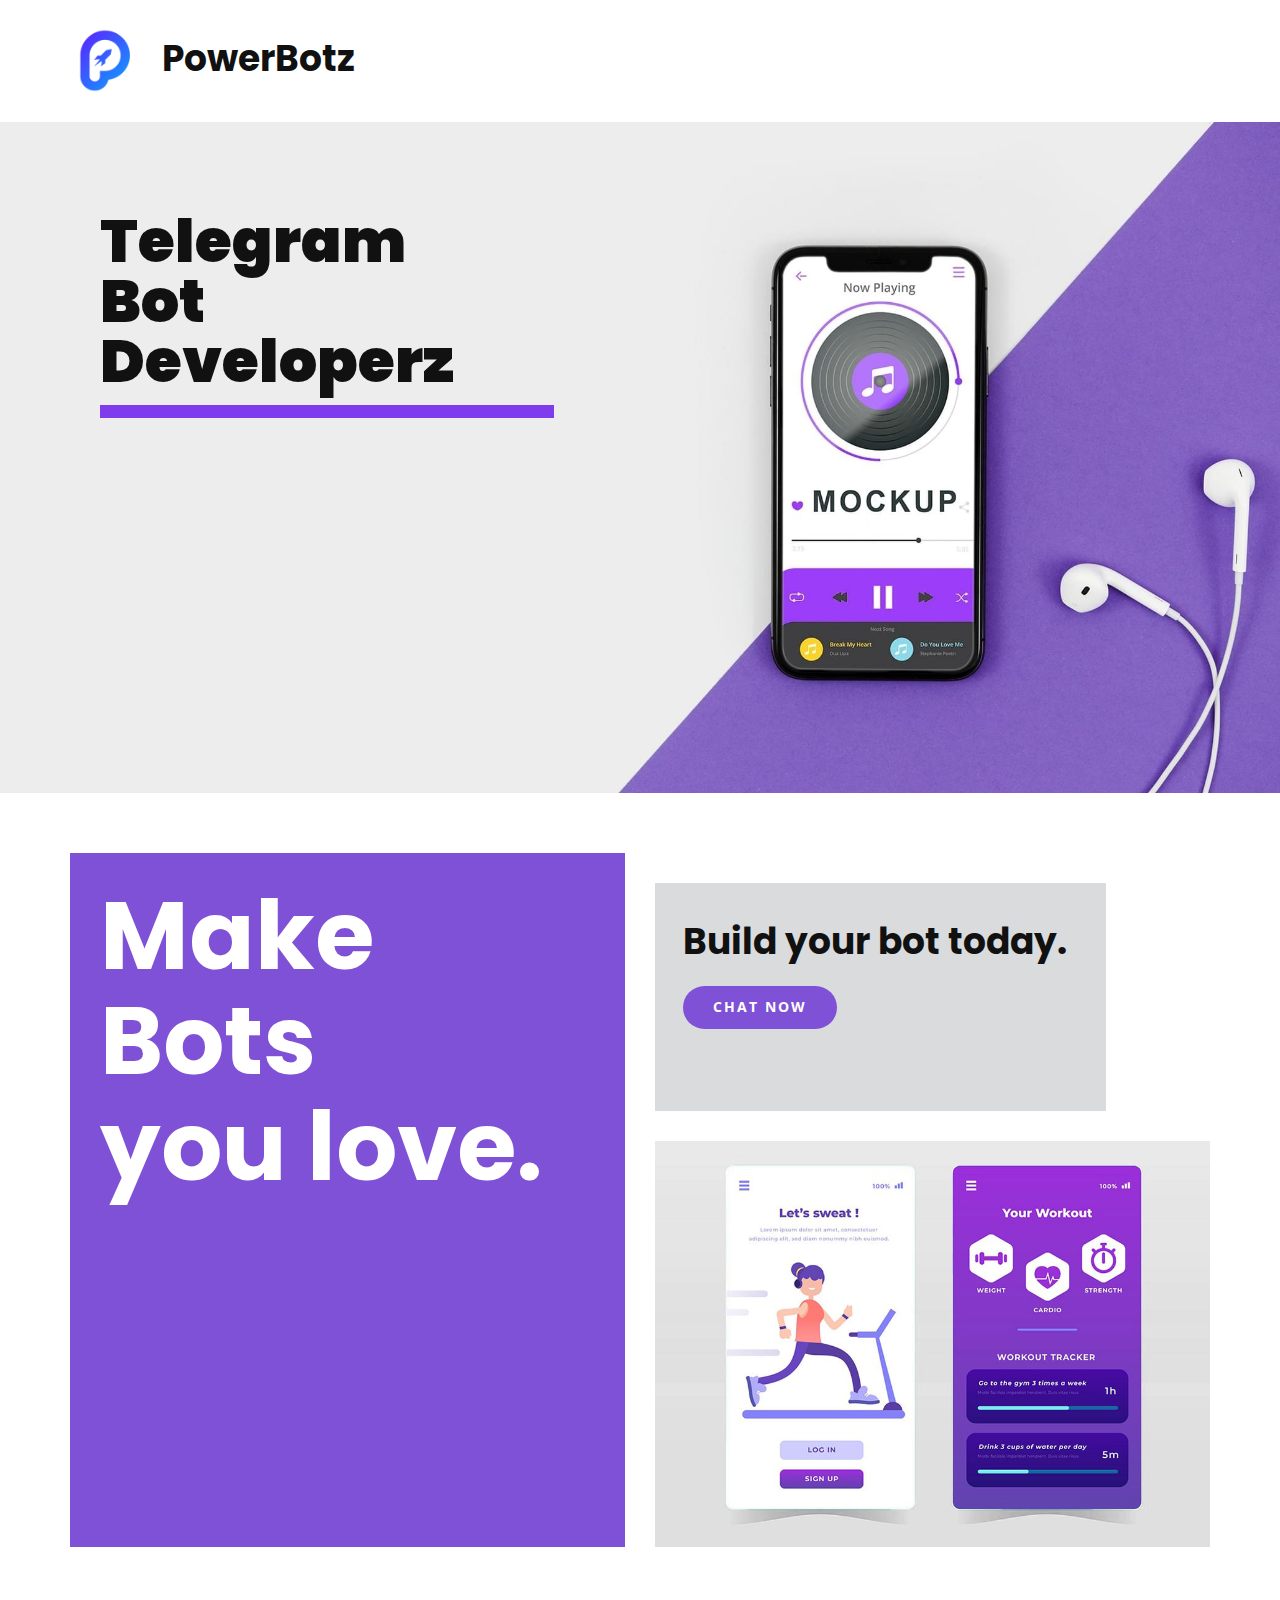
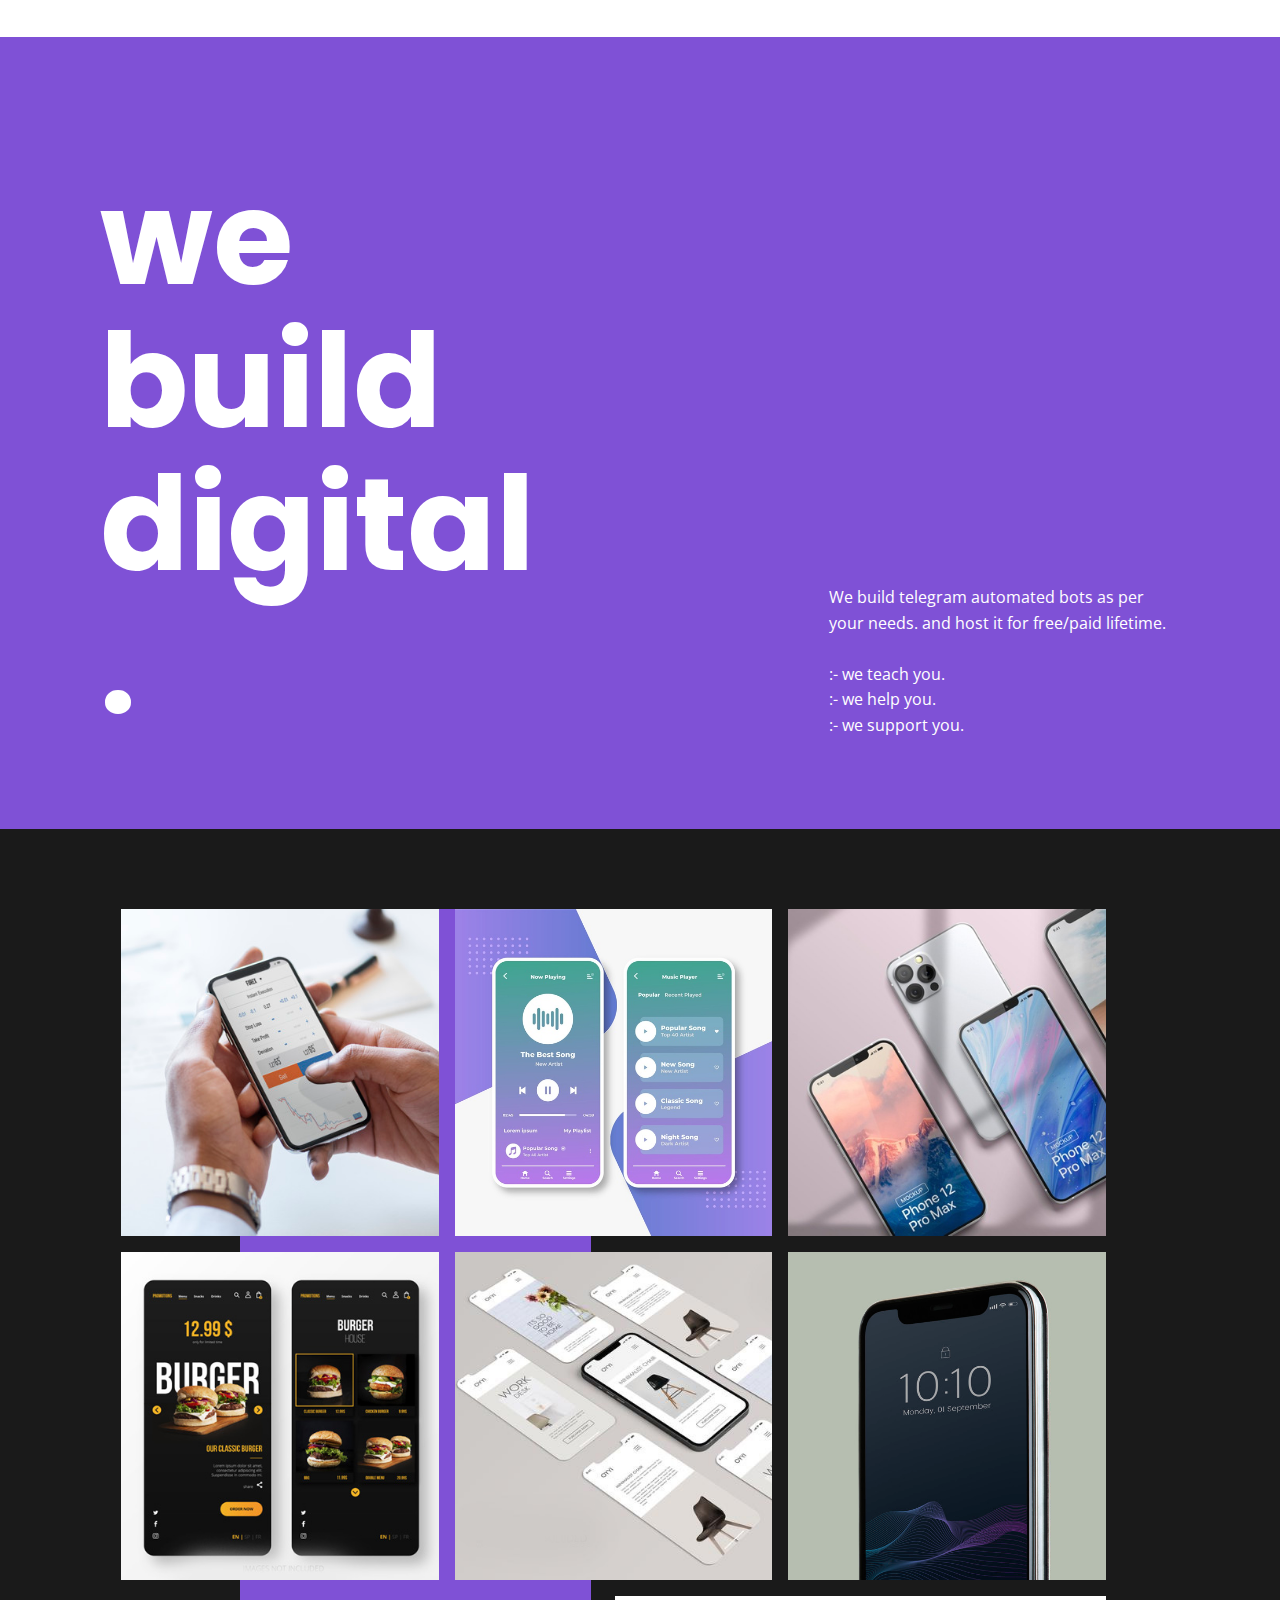
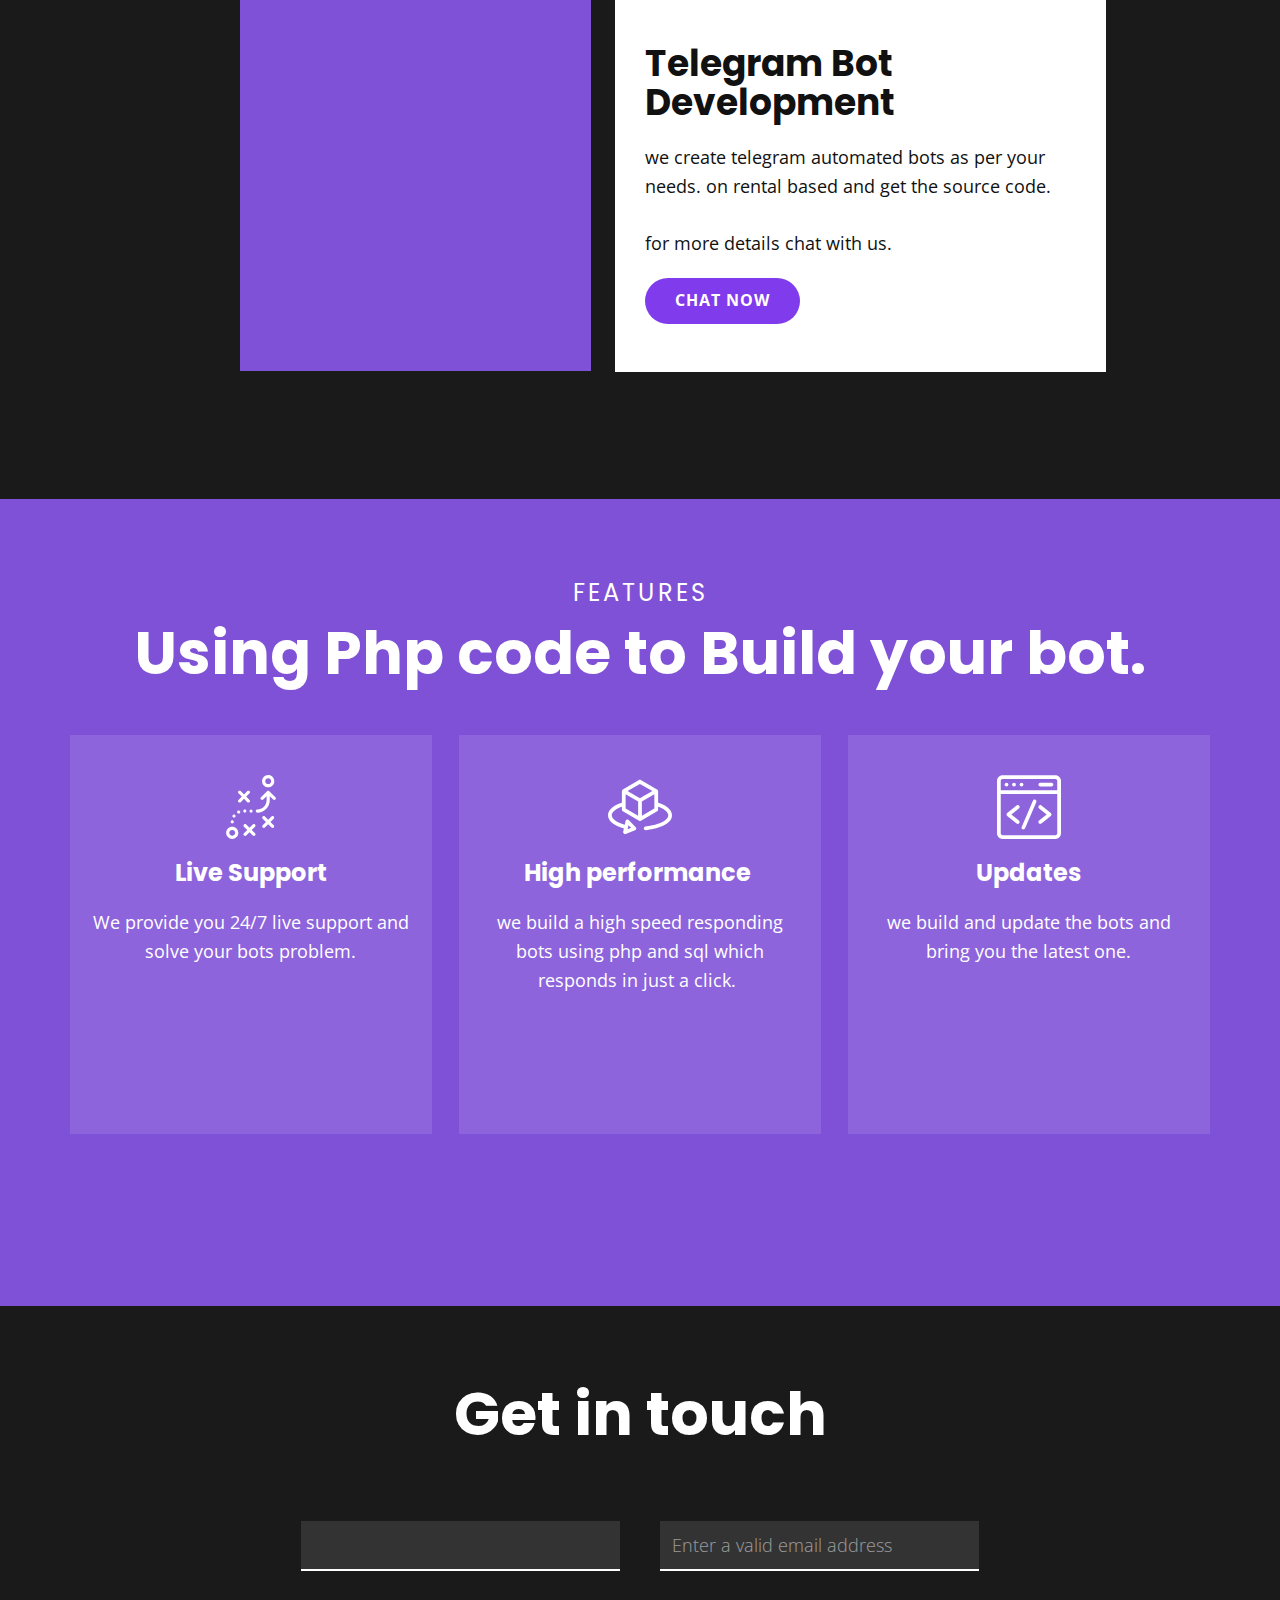
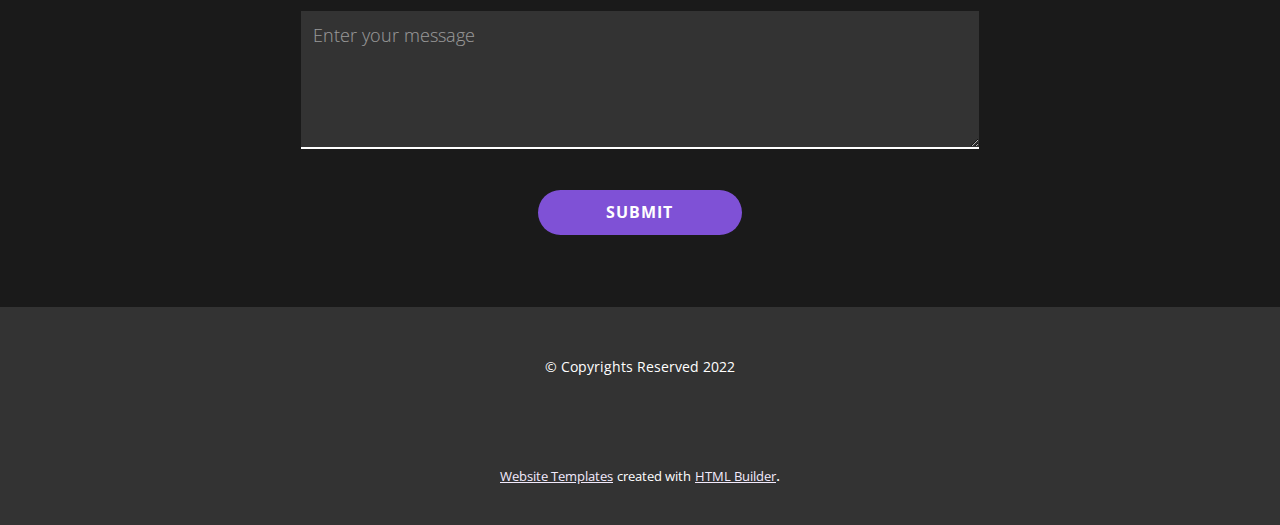
==== Power-Botz.html @ c23bc880 "Add files via upload" ====
<!DOCTYPE html>
<html style="font-size: 16px;" lang="en"><head>
    <meta name="viewport" content="width=device-width, initial-scale=1.0">
    <meta charset="utf-8">
    <meta name="keywords" content="Get in touch">
    <meta name="description" content="telegram bots developement. make customized telegram bot.">
    <title>Power Botz</title>
    <link rel="stylesheet" href="nicepage.css" media="screen">
<link rel="stylesheet" href="Power-Botz.css" media="screen">
    <script class="u-script" type="text/javascript" src="jquery.js" defer=""></script>
    <script class="u-script" type="text/javascript" src="nicepage.js" defer=""></script>
    <meta name="generator" content="Nicepage 4.18.8, nicepage.com">
    <meta property="og:title" content="Power Botz">
    <meta property="og:description" content="Telegram Customized Bots.">
    <meta property="og:image" content="images/20210425_135123.png">
    <meta property="og:url" content="busyboyrahul.github.io/powerbotz">
    <link id="u-theme-google-font" rel="stylesheet" href="https://fonts.googleapis.com/css?family=Open+Sans:300,300i,400,400i,500,500i,600,600i,700,700i,800,800i|Poppins:100,100i,200,200i,300,300i,400,400i,500,500i,600,600i,700,700i,800,800i,900,900i">
    <link id="u-page-google-font" rel="stylesheet" href="https://fonts.googleapis.com/css?family=Poppins:100,100i,200,200i,300,300i,400,400i,500,500i,600,600i,700,700i,800,800i,900,900i">
    
    
    
    
    
    
    
    <script type="application/ld+json">{
		"@context": "http://schema.org",
		"@type": "Organization",
		"name": "",
		"logo": "images/20210425_135123.png"
}</script>
    <meta name="theme-color" content="#803bec">
    <meta property="og:type" content="website">
  </head>
  <body class="u-body u-xl-mode" data-lang="en"><header class="u-clearfix u-header u-header" id="sec-8624"><div class="u-clearfix u-sheet u-sheet-1">
        <a href="https://nicepage.com" class="u-image u-logo u-image-1" data-image-width="1080" data-image-height="1080">
          <img src="images/20210425_135123.png" class="u-logo-image u-logo-image-1">
        </a>
        <h2 class="u-text u-text-default u-text-1">PowerBotz</h2>
        <nav class="u-menu u-menu-dropdown u-offcanvas u-menu-1" data-responsive-from="XL">
          <div class="menu-collapse" style="font-size: 1rem; letter-spacing: 0px; font-weight: 500;">
            <a class="u-button-style u-custom-active-color u-custom-border u-custom-border-color u-custom-hover-color u-custom-left-right-menu-spacing u-custom-padding-bottom u-custom-text-active-color u-custom-text-color u-custom-text-hover-color u-custom-top-bottom-menu-spacing u-nav-link u-text-active-palette-1-base u-text-hover-palette-2-base" href="#">
              <svg class="u-svg-link" viewBox="0 0 24 24"><use xlink:href="#menu-hamburger"></use></svg>
              <svg class="u-svg-content" version="1.1" id="menu-hamburger" viewBox="0 0 16 16" x="0px" y="0px" xmlns:xlink="http://www.w3.org/1999/xlink" xmlns="http://www.w3.org/2000/svg"><g><rect y="1" width="16" height="2"></rect><rect y="7" width="16" height="2"></rect><rect y="13" width="16" height="2"></rect>
</g></svg>
            </a>
          </div>
          <div class="u-custom-menu u-nav-container" wfd-invisible="true">
            <ul class="u-nav u-spacing-2 u-unstyled u-nav-1"><li class="u-nav-item"><a class="u-active-grey-5 u-button-style u-hover-grey-10 u-nav-link u-text-active-grey-90 u-text-grey-90 u-text-hover-grey-90" href="#" style="padding: 10px 20px;">Page 4</a>
</li></ul>
          </div>
          <div class="u-custom-menu u-nav-container-collapse">
            <div class="u-black u-container-style u-inner-container-layout u-opacity u-opacity-95 u-sidenav">
              <div class="u-inner-container-layout u-sidenav-overflow">
                <div class="u-menu-close"></div>
                <ul class="u-align-center u-nav u-popupmenu-items u-unstyled u-nav-2"><li class="u-nav-item"><a class="u-button-style u-nav-link" href="#" style="padding: 10px 20px;">Page 4</a>
</li></ul>
              </div>
            </div>
            <div class="u-black u-menu-overlay u-opacity u-opacity-70" wfd-invisible="true"></div>
          </div>
        </nav>
      </div></header> 
    <section class="u-clearfix u-image u-valign-middle u-section-1" src="" id="sec-90fb" data-image-width="1980" data-image-height="1385">
      <div class="u-clearfix u-layout-wrap u-layout-wrap-1">
        <div class="u-layout">
          <div class="u-layout-row">
            <div class="u-container-style u-layout-cell u-left-cell u-size-26-xl u-size-28-md u-size-28-sm u-size-28-xs u-size-29-lg u-layout-cell-1">
              <div class="u-container-layout u-container-layout-1">
                <h2 class="u-align-left u-text u-text-1">Telegram&nbsp;<br>Bot<br>Developerz
                </h2>
                <div class="u-border-13 u-border-palette-1-base u-line u-line-horizontal u-line-1"></div>
              </div>
            </div>
            <div class="u-align-right u-container-style u-image u-layout-cell u-right-cell u-size-31-lg u-size-32-md u-size-32-sm u-size-32-xs u-size-34-xl u-image-1" data-image-width="1288" data-image-height="1080">
              <div class="u-container-layout u-container-layout-2"></div>
            </div>
          </div>
        </div>
      </div>
    </section>
    <section class="u-clearfix u-white u-section-2" id="carousel_f4f0">
      <div class="u-clearfix u-sheet u-sheet-1">
        <div class="u-clearfix u-expanded-width u-gutter-30 u-layout-wrap u-layout-wrap-1">
          <div class="u-layout">
            <div class="u-layout-row">
              <div class="u-size-30">
                <div class="u-layout-col">
                  <div class="u-container-style u-layout-cell u-palette-4-base u-shape-rectangle u-size-60 u-layout-cell-1">
                    <div class="u-container-layout u-container-layout-1">
                      <h1 class="u-text u-text-default u-text-1">Make<br>Bots&nbsp;<br>you love.
                      </h1>
                    </div>
                  </div>
                </div>
              </div>
              <div class="u-size-30">
                <div class="u-layout-col">
                  <div class="u-container-style u-layout-cell u-size-30 u-layout-cell-2">
                    <div class="u-container-layout u-valign-top-lg u-valign-top-md u-valign-top-xl u-container-layout-2">
                      <div class="u-align-left u-container-style u-expanded-width-xs u-group u-palette-5-light-2 u-shape-rectangle u-group-1">
                        <div class="u-container-layout u-container-layout-3">
                          <h2 class="u-text u-text-2">Build your bot today.</h2>
                          <a href="https://t.me/powerbotz_admin" class="u-active-palette-4-light-1 u-btn u-btn-round u-button-style u-hover-palette-4-light-1 u-palette-4-base u-radius-50 u-btn-1" target="_blank">CHAT NOW</a>
                        </div>
                      </div>
                    </div>
                  </div>
                  <div class="u-container-style u-image u-layout-cell u-size-30 u-image-1" data-image-width="900" data-image-height="803">
                    <div class="u-container-layout u-container-layout-4"></div>
                  </div>
                </div>
              </div>
            </div>
          </div>
        </div>
      </div>
    </section>
    <section class="u-clearfix u-palette-4-base u-section-3" id="carousel_27c0">
      <div class="u-clearfix u-sheet u-valign-middle-lg u-valign-middle-md u-valign-middle-xl u-sheet-1">
        <div class="u-clearfix u-expanded-width u-layout-wrap u-layout-wrap-1">
          <div class="u-layout">
            <div class="u-layout-row">
              <div class="u-container-style u-layout-cell u-size-30 u-layout-cell-1">
                <div class="u-container-layout u-valign-bottom u-container-layout-1">
                  <h1 class="u-text u-text-1">we<br>build<br>digital.
                  </h1>
                </div>
              </div>
              <div class="u-container-style u-layout-cell u-size-30 u-layout-cell-2">
                <div class="u-container-layout u-valign-bottom u-container-layout-2">
                  <p class="u-text u-text-default u-text-2">We build telegram automated bots as per your needs. and host it for free/paid lifetime.&nbsp;<br>
                    <br>:- we teach you.<br>:- we help you.<br>:- we support you.
                  </p>
                </div>
              </div>
            </div>
          </div>
        </div>
      </div>
    </section>
    <section class="u-clearfix u-grey-90 u-section-4" id="carousel_7351">
      <div class="u-clearfix u-sheet u-valign-middle-xs u-sheet-1">
        <div class="u-palette-4-base u-shape u-shape-rectangle u-shape-1"></div>
        <div class="u-gallery u-layout-grid u-lightbox u-no-transition u-show-text-on-hover u-gallery-1">
          <div class="u-gallery-inner u-gallery-inner-1">
            <div class="u-effect-fade u-gallery-item">
              <div class="u-back-slide" data-image-width="626" data-image-height="417">
                <img class="u-back-image u-expanded" src="images/businessman-checking-stock-market-online_53876-11970.jpg">
              </div>
              <div class="u-over-slide u-shading u-over-slide-1">
                <h3 class="u-gallery-heading"></h3>
                <p class="u-gallery-text"></p>
              </div>
            </div>
            <div class="u-effect-fade u-gallery-item">
              <div class="u-back-slide" data-image-width="626" data-image-height="626">
                <img class="u-back-image u-expanded" src="images/music-player-app-interface-set_23-2148547854.jpg">
              </div>
              <div class="u-over-slide u-shading u-over-slide-2">
                <h3 class="u-gallery-heading"></h3>
                <p class="u-gallery-text"></p>
              </div>
            </div>
            <div class="u-effect-fade u-gallery-item">
              <div class="u-back-slide" data-image-width="462" data-image-height="417">
                <img class="u-back-image u-expanded" src="images/cxcc.jpg">
              </div>
              <div class="u-over-slide u-shading u-over-slide-3">
                <h3 class="u-gallery-heading"></h3>
                <p class="u-gallery-text"></p>
              </div>
            </div>
            <div class="u-effect-fade u-gallery-item">
              <div class="u-back-slide" data-image-width="462" data-image-height="417">
                <img class="u-back-image u-expanded" src="images/ccc.jpg">
              </div>
              <div class="u-over-slide u-shading u-over-slide-4">
                <h3 class="u-gallery-heading"></h3>
                <p class="u-gallery-text"></p>
              </div>
            </div>
            <div class="u-effect-fade u-gallery-item">
              <div class="u-back-slide" data-image-width="462" data-image-height="417">
                <img class="u-back-image u-expanded" src="images/vcv.jpg">
              </div>
              <div class="u-over-slide u-shading u-over-slide-5">
                <h3 class="u-gallery-heading"></h3>
                <p class="u-gallery-text"></p>
              </div>
            </div>
            <div class="u-effect-fade u-gallery-item">
              <div class="u-back-slide" data-image-width="626" data-image-height="626">
                <img class="u-back-image u-expanded" src="images/black-screen-smartphone-mockup-design_53876-65977.jpg">
              </div>
              <div class="u-over-slide u-shading u-over-slide-6">
                <h3 class="u-gallery-heading"></h3>
                <p class="u-gallery-text"></p>
              </div>
            </div>
          </div>
        </div>
        <div class="u-container-style u-expanded-width-xs u-group u-white u-group-1">
          <div class="u-container-layout u-valign-middle u-container-layout-1">
            <h2 class="u-text u-text-1">Telegram Bot Development </h2>
            <p class="u-text u-text-2">we create telegram automated bots as per your needs. on rental based and get the source code.<br>
              <br>for more details chat with us.
            </p>
            <a href="https://t.me/powerbotz_admin" class="u-active-palette-1-light-1 u-btn u-btn-round u-button-style u-hover-palette-1-light-1 u-palette-1-base u-radius-50 u-text-active-white u-text-body-alt-color u-text-hover-white u-btn-1" target="_blank">CHAT NOW</a>
          </div>
        </div>
      </div>
    </section>
    <section class="u-align-center u-clearfix u-palette-4-base u-section-5" id="carousel_d587">
      <div class="u-clearfix u-sheet u-valign-middle-lg u-valign-middle-md u-valign-middle-sm u-valign-middle-xs u-sheet-1">
        <h4 class="u-text u-text-1">Features</h4>
        <h1 class="u-text u-text-2">Using Php code to Build your bot.</h1>
        <div class="u-expanded-width u-list u-list-1">
          <div class="u-repeater u-repeater-1">
            <div class="u-align-center u-container-style u-list-item u-opacity u-opacity-20 u-palette-4-light-2 u-repeater-item u-shape-rectangle u-list-item-1">
              <div class="u-container-layout u-similar-container u-container-layout-1"><span class="u-icon u-icon-circle u-text-body-alt-color u-icon-1"><svg class="u-svg-link" preserveAspectRatio="xMidYMin slice" viewBox="0 0 486.9 486.9" style=""><use xlink:href="#svg-54fe"></use></svg><svg class="u-svg-content" viewBox="0 0 486.9 486.9" x="0px" y="0px" id="svg-54fe" style="enable-background:new 0 0 486.9 486.9;"><g><g><path d="M374.288,93.2c25.6,0,46.4-20.9,46.4-46.6S399.888,0,374.288,0s-46.4,21-46.4,46.6S348.688,93.2,374.288,93.2z     M374.288,24.1c12.3,0,22.4,10.1,22.4,22.6s-10,22.6-22.4,22.6s-22.4-10.2-22.4-22.7S361.888,24.1,374.288,24.1z"></path><path d="M100.688,393.7c-25.6,0-46.4,20.9-46.4,46.6s20.8,46.6,46.4,46.6s46.4-20.9,46.4-46.6S126.188,393.7,100.688,393.7z     M100.688,462.9c-12.3,0-22.4-10.1-22.4-22.6c0-12.4,10-22.6,22.4-22.6s22.4,10.1,22.4,22.6    C122.988,452.7,112.988,462.9,100.688,462.9z"></path><path d="M215.388,206.5c2.3,2.3,5.4,3.5,8.5,3.5s6.1-1.2,8.5-3.5c4.7-4.7,4.7-12.3,0-17l-25-25l25-25c4.7-4.7,4.7-12.3,0-17    c-4.7-4.7-12.3-4.7-17,0l-25,25l-25-25c-4.7-4.7-12.3-4.7-17,0c-4.7,4.7-4.7,12.3,0,17l25,25l-25,25c-4.7,4.7-4.7,12.3,0,17    c2.3,2.3,5.4,3.5,8.5,3.5s6.1-1.2,8.5-3.5l25-25L215.388,206.5z"></path><path d="M416.288,315c-4.7-4.7-12.3-4.7-17,0l-25,25l-25-25c-4.7-4.7-12.3-4.7-17,0s-4.7,12.3,0,17l25,25l-25,25    c-4.7,4.7-4.7,12.3,0,17c2.3,2.3,5.4,3.5,8.5,3.5s6.1-1.2,8.5-3.5l25-25l25,25c2.3,2.3,5.4,3.5,8.5,3.5s6.1-1.2,8.5-3.5    c4.7-4.7,4.7-12.3,0-17l-25-25l25-25C420.988,327.2,420.988,319.7,416.288,315z"></path><path d="M274.088,376.9c-4.7-4.7-12.3-4.7-17,0l-25,25l-25-25c-4.7-4.7-12.3-4.7-17,0c-4.7,4.7-4.7,12.3,0,17l25,25l-25,25    c-4.7,4.7-4.7,12.3,0,17c2.3,2.3,5.4,3.5,8.5,3.5s6.1-1.2,8.5-3.5l25-25l25,25c2.3,2.3,5.4,3.5,8.5,3.5s6.1-1.2,8.5-3.5    c4.7-4.7,4.7-12.3,0-17l-25-25l25-25C278.688,389.2,278.688,381.6,274.088,376.9z"></path><path d="M196.388,286.7c6.6,0,12-5.4,12-12c0-6.6-5.4-12-12-12s-12,5.4-12,12C184.388,281.3,189.688,286.7,196.388,286.7z"></path><path d="M107.488,322.1c2,1.3,4.3,2,6.6,2c3.9,0,7.7-1.9,10-5.4c3.6-5.5,2.1-13-3.4-16.6c-5.5-3.6-13-2.1-16.6,3.4    C100.388,311,101.888,318.5,107.488,322.1z"></path><path d="M144.988,270.8c-6.1,2.7-8.8,9.8-6.1,15.8c2,4.5,6.4,7.1,11,7.1c1.6,0,3.3-0.3,4.9-1c6.1-2.7,8.8-9.8,6.1-15.8    C158.087,270.8,150.988,268.1,144.988,270.8z"></path><circle cx="243.888" cy="274.7" r="12"></circle><path d="M100.688,369c3.2,0,6.3-1.3,8.5-3.5s3.5-5.3,3.5-8.5s-1.3-6.3-3.5-8.5s-5.3-3.5-8.5-3.5s-6.3,1.3-8.5,3.5    s-3.5,5.3-3.5,8.5s1.3,6.3,3.5,8.5S97.488,369,100.688,369z"></path><path d="M429.088,170.2l-46.4-46.4c-4.7-4.7-12.3-4.7-17,0l-46.4,46.4c-4.7,4.7-4.7,12.3,0,17s12.3,4.7,17,0l25.9-25.9v31    c0,38.8-31.8,70.3-70.9,70.3c-6.6,0-12,5.4-12,12c0,6.6,5.4,12,12,12c52.3,0,94.9-42.3,94.9-94.3v-31.1l25.9,25.9    c2.3,2.3,5.4,3.5,8.5,3.5s6.1-1.2,8.5-3.5C433.788,182.5,433.788,174.9,429.088,170.2z"></path>
</g>
</g></svg></span>
                <h4 class="u-text u-text-body-alt-color u-text-3">Live Support</h4>
                <p class="u-text u-text-body-alt-color u-text-4">We provide you 24/7 live support and solve your bots problem.</p>
              </div>
            </div>
            <div class="u-align-center u-container-style u-list-item u-opacity u-opacity-20 u-palette-4-light-2 u-repeater-item u-shape-rectangle u-video-cover u-list-item-2">
              <div class="u-container-layout u-similar-container u-container-layout-2"><span class="u-icon u-icon-circle u-text-body-alt-color u-icon-2"><svg class="u-svg-link" preserveAspectRatio="xMidYMin slice" viewBox="0 0 512 512" style=""><use xlink:href="#svg-3b4d"></use></svg><svg class="u-svg-content" viewBox="0 0 512 512" id="svg-3b4d"><g><path d="m400.904 222.798v-94.404c0-7.224-5.133-13.354-12.119-14.72l-126.096-72.801c-4.641-2.68-10.359-2.68-15 0l-129.093 74.532c-4.641 2.679-7.5 7.631-7.5 12.99v94.404c-49.739 15.649-111.096 47.948-111.096 100.064 0 44.723 47.412 83.574 127.305 104.758l-5.96 27.292c-2.556 11.702 9.041 21.601 20.226 17.127l75-30c9.922-3.967 12.64-16.794 5.129-24.439l-56-57c-8.332-8.478-22.812-4.334-25.355 7.313l-6.631 30.363c-63.304-17.056-103.714-46.228-103.714-75.414 0-25.345 30.686-50.947 81.096-68.464v23.06c0 5.359 2.859 10.311 7.5 12.99l129.904 75c4.641 2.68 10.359 2.68 15 0l129.904-75c4.641-2.68 7.5-7.631 7.5-12.99v-23.06c50.41 17.517 81.096 43.119 81.096 68.464 0 55.546-121.998 83.743-181.91 88.684-8.256.682-14.396 7.928-13.715 16.184.675 8.174 7.835 14.395 16.184 13.715 78.101-6.457 209.441-40.205 209.441-118.583 0-52.121-61.374-84.42-111.096-100.065zm-237.167 178.612 20.773 21.144-27.821 11.129zm91.452-330.227 99.904 57.68c-12.197 7.042-90.954 52.512-99.093 57.211-8.88-5.127-86.579-49.986-99.904-57.68zm-114.093 83.193 99.904 57.679v114.423l-99.904-57.68zm229.808 114.422-99.904 57.68v-114.423l99.904-57.679z"></path>
</g></svg></span>
                <h4 class="u-text u-text-body-alt-color u-text-5">High performance&nbsp;</h4>
                <p class="u-text u-text-body-alt-color u-text-6">we build a high speed responding bots using php and sql which responds in just a click.&nbsp;</p>
              </div>
            </div>
            <div class="u-align-center u-container-style u-list-item u-opacity u-opacity-20 u-palette-4-light-2 u-repeater-item u-shape-rectangle u-video-cover u-list-item-3">
              <div class="u-container-layout u-similar-container u-container-layout-3"><span class="u-icon u-icon-circle u-icon-3"><svg class="u-svg-link" preserveAspectRatio="xMidYMin slice" viewBox="0 0 512 512" style=""><use xlink:href="#svg-9ced"></use></svg><svg class="u-svg-content" viewBox="0 0 512 512" id="svg-9ced"><path d="m467 1h-422c-24.813 0-45 20.187-45 45v420c0 24.813 20.187 45 45 45h422c24.813 0 45-20.187 45-45v-420c0-24.813-20.187-45-45-45zm-422 30h422c8.271 0 15 6.729 15 15v75h-452v-75c0-8.271 6.729-15 15-15zm422 450h-422c-8.271 0-15-6.729-15-15v-315h452v315c0 8.271-6.729 15-15 15z"></path><path d="m306.909 197.213c-7.614-3.263-16.433.264-19.696 7.878l-90 210c-3.264 7.614.264 16.433 7.878 19.696 7.617 3.264 16.434-.266 19.696-7.878l90-210c3.264-7.615-.264-16.433-7.878-19.696z"></path><path d="m177.713 246.629c-5.176-6.469-14.617-7.517-21.083-2.342l-75 60c-7.499 5.997-7.504 17.424 0 23.426l75 60c6.469 5.176 15.91 4.126 21.083-2.342 5.175-6.469 4.127-15.909-2.343-21.083l-60.358-48.288 60.358-48.287c6.47-5.175 7.518-14.614 2.343-21.084z"></path><path d="m430.37 304.287-75-60c-6.469-5.176-15.909-4.127-21.083 2.342-5.175 6.469-4.127 15.909 2.343 21.083l60.358 48.288-60.358 48.287c-6.47 5.175-7.518 14.614-2.343 21.083 5.182 6.476 14.623 7.512 21.083 2.342l75-60c7.499-5.997 7.504-17.423 0-23.425z"></path><circle cx="76" cy="76" r="15"></circle><circle cx="136" cy="76" r="15"></circle><circle cx="196" cy="76" r="15"></circle><path d="m346 91h90c8.284 0 15-6.716 15-15s-6.716-15-15-15h-90c-8.284 0-15 6.716-15 15s6.716 15 15 15z"></path></svg></span>
                <h4 class="u-text u-text-body-alt-color u-text-7">Updates</h4>
                <p class="u-text u-text-body-alt-color u-text-8">we build and update the bots and bring you the latest one.</p>
              </div>
            </div>
          </div>
        </div>
      </div>
    </section>
    <section class="u-align-center u-clearfix u-grey-90 u-section-6" id="sec-8ab1">
      <div class="u-clearfix u-sheet u-valign-middle-xs u-sheet-1">
        <h2 class="u-text u-text-1">Get in touch</h2>
        <div class="u-expanded-width-xs u-form u-form-1">
          <form action="#" class="u-clearfix u-form-spacing-40 u-form-vertical u-inner-form" source="email">
            <div class="u-form-group u-form-name u-form-partition-factor-2 u-form-group-1">
              <label for="name-e4cc" class="u-form-control-hidden u-label u-text-body-alt-color u-label-1" wfd-invisible="true">Name</label>
              <input type="text" placeholder="" id="name-e4cc" name="name" class="u-border-2 u-border-no-left u-border-no-right u-border-no-top u-border-white u-grey-80 u-input u-input-rectangle u-text-body-alt-color u-input-1" required="">
            </div>
            <div class="u-form-email u-form-group u-form-partition-factor-2 u-form-group-2">
              <label for="email-e4cc" class="u-form-control-hidden u-label u-text-body-alt-color u-label-2" wfd-invisible="true">Email</label>
              <input type="email" placeholder="Enter a valid email address" id="email-e4cc" name="email" class="u-border-2 u-border-no-left u-border-no-right u-border-no-top u-border-white u-grey-80 u-input u-input-rectangle u-text-body-alt-color u-input-2" required="">
            </div>
            <div class="u-form-group u-form-message u-form-group-3">
              <label for="message-e4cc" class="u-form-control-hidden u-label u-text-body-alt-color u-label-3" wfd-invisible="true">Message</label>
              <textarea placeholder="Enter your message" rows="4" cols="50" id="message-e4cc" name="message" class="u-border-2 u-border-no-left u-border-no-right u-border-no-top u-border-white u-grey-80 u-input u-input-rectangle u-text-body-alt-color u-input-3" required=""></textarea>
            </div>
            <div class="u-align-center u-form-group u-form-submit u-form-group-4">
              <a href="#" class="u-btn u-btn-round u-btn-submit u-button-style u-hover-palette-1-dark-1 u-palette-4-base u-radius-50 u-btn-1">Submit</a>
              <input type="submit" value="submit" class="u-form-control-hidden u-grey-5" wfd-invisible="true">
            </div>
            <div class="u-form-send-message u-form-send-success" wfd-invisible="true">Thank you! Your message has been sent.</div>
            <div class="u-form-send-error u-form-send-message" wfd-invisible="true">Unable to send your message. Please fix errors then try again.</div>
            <input type="hidden" value="" name="recaptchaResponse" wfd-invisible="true">
            <input type="hidden" name="formServices" value="8342e3818b859041132f305a9d22f52a">
          </form>
        </div>
      </div>
    </section>
    
    
    <footer class="u-align-center u-clearfix u-footer u-grey-80 u-footer" id="sec-a418"><div class="u-clearfix u-sheet u-sheet-1">
        <p class="u-small-text u-text u-text-variant u-text-1">© Copyrights Reserved 2022</p>
      </div></footer>
    <section class="u-backlink u-clearfix u-grey-80">
      <a class="u-link" href="website-templates" target="_blank">
        <span>Website Templates</span>
      </a>
      <p class="u-text">
        <span>created with</span>
      </p>
      <a class="u-link" href="html-website-builder" target="_blank">
        <span>HTML Builder</span>
      </a>. 
    </section>
  
</body></html>
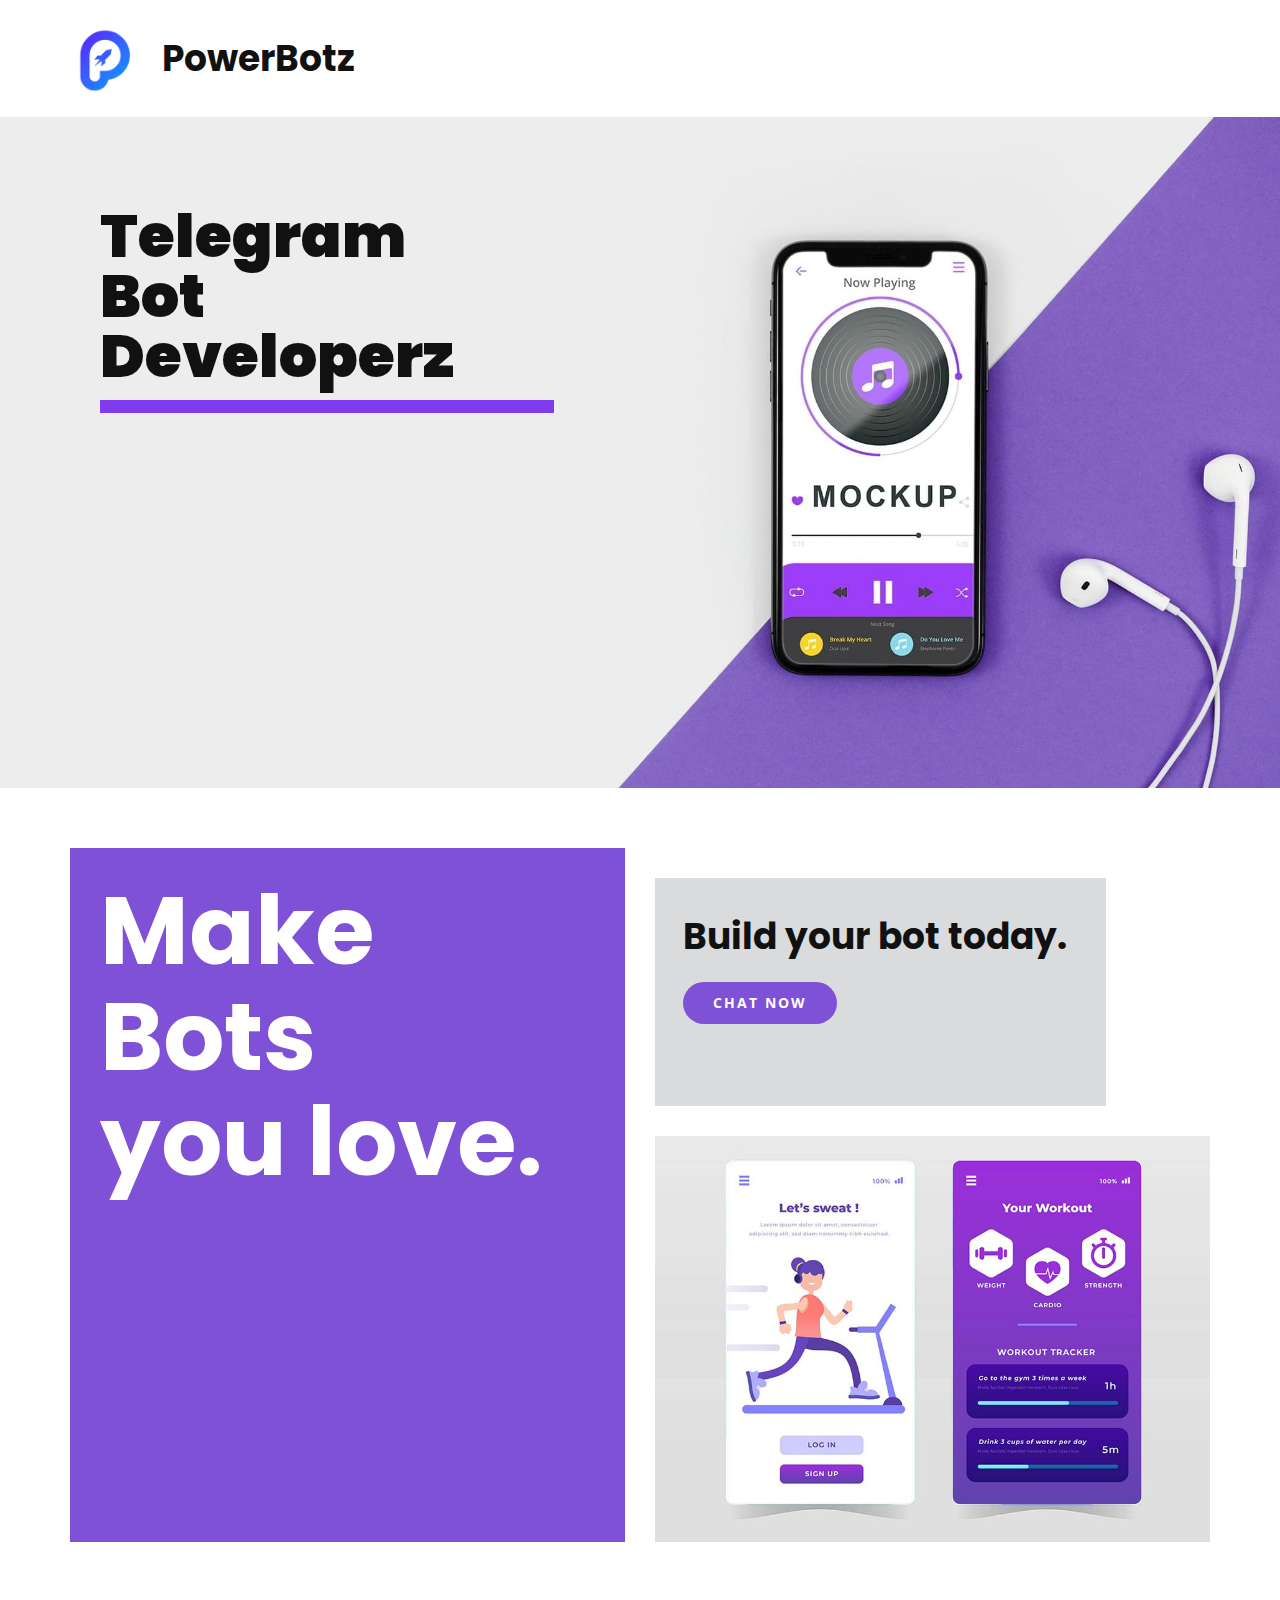
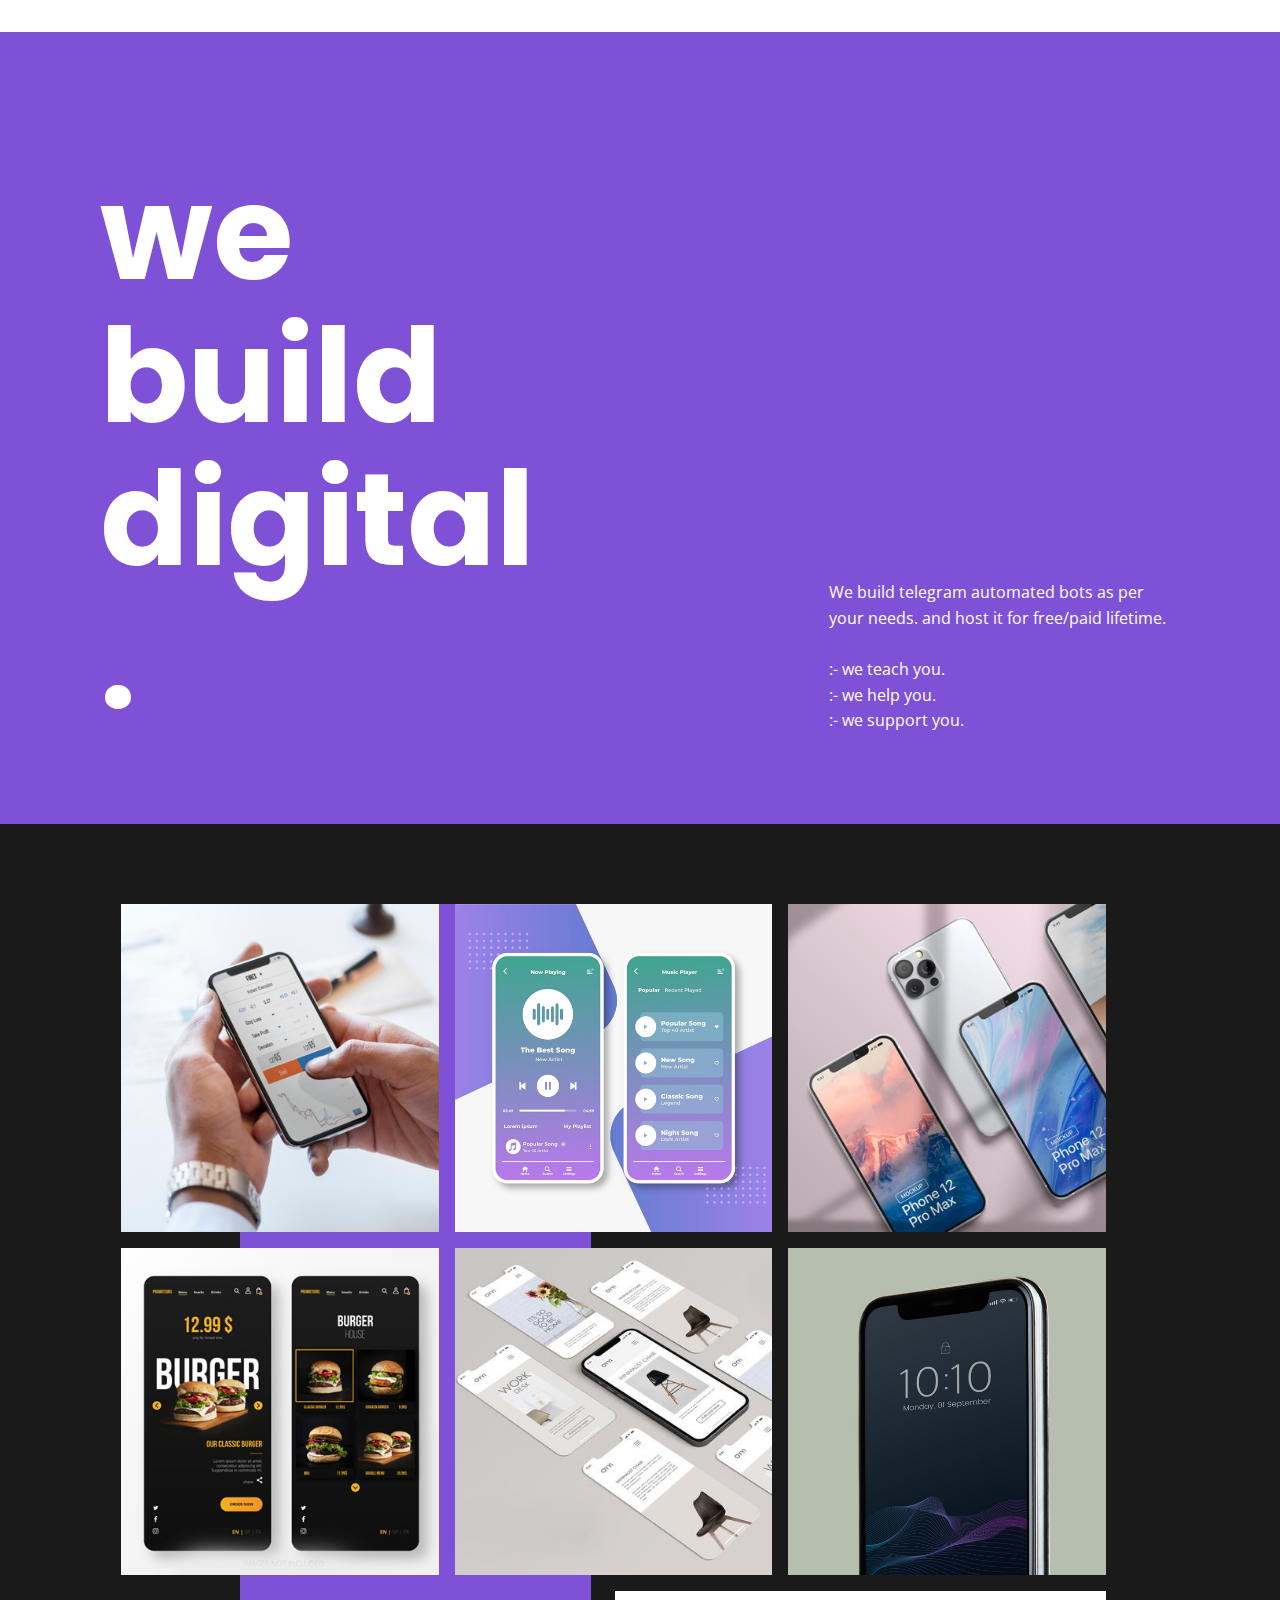
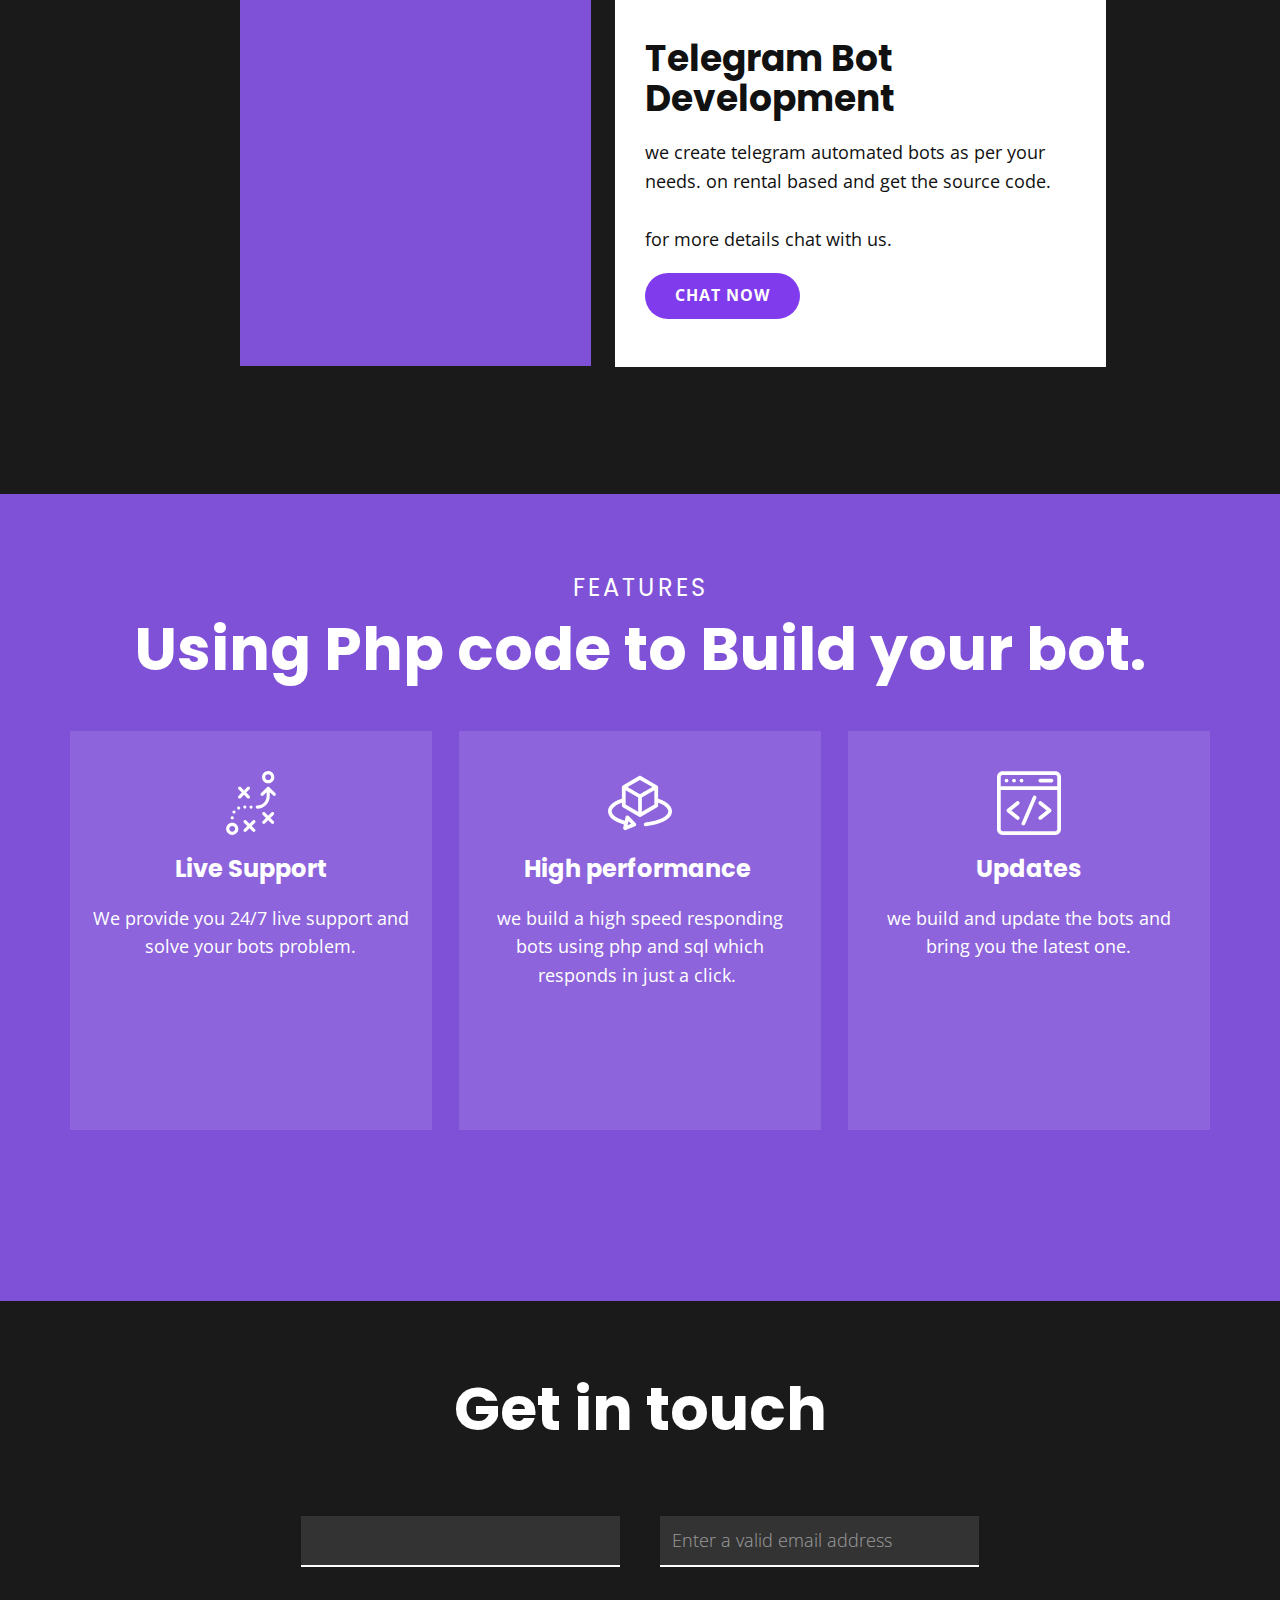
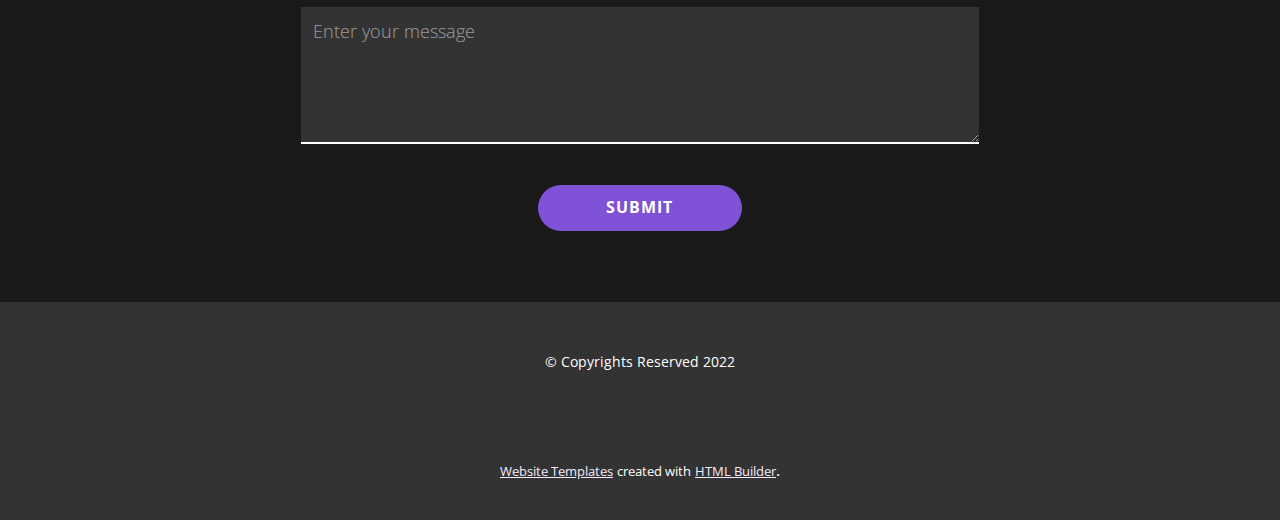
==== commit 4d0e3669: "Add files via upload" ====
--- a/Power-Botz.html
+++ b/Power-Botz.html
@@ -32,34 +32,11 @@
     <meta name="theme-color" content="#803bec">
     <meta property="og:type" content="website">
   </head>
-  <body class="u-body u-xl-mode" data-lang="en"><header class="u-clearfix u-header u-header" id="sec-8624"><div class="u-clearfix u-sheet u-sheet-1">
+  <body class="u-body u-xl-mode" data-lang="en"><header class="u-clearfix u-header u-header" id="sec-8624"><div class="u-clearfix u-sheet u-valign-middle-xs u-sheet-1">
         <a href="https://nicepage.com" class="u-image u-logo u-image-1" data-image-width="1080" data-image-height="1080">
           <img src="images/20210425_135123.png" class="u-logo-image u-logo-image-1">
         </a>
         <h2 class="u-text u-text-default u-text-1">PowerBotz</h2>
-        <nav class="u-menu u-menu-dropdown u-offcanvas u-menu-1" data-responsive-from="XL">
-          <div class="menu-collapse" style="font-size: 1rem; letter-spacing: 0px; font-weight: 500;">
-            <a class="u-button-style u-custom-active-color u-custom-border u-custom-border-color u-custom-hover-color u-custom-left-right-menu-spacing u-custom-padding-bottom u-custom-text-active-color u-custom-text-color u-custom-text-hover-color u-custom-top-bottom-menu-spacing u-nav-link u-text-active-palette-1-base u-text-hover-palette-2-base" href="#">
-              <svg class="u-svg-link" viewBox="0 0 24 24"><use xlink:href="#menu-hamburger"></use></svg>
-              <svg class="u-svg-content" version="1.1" id="menu-hamburger" viewBox="0 0 16 16" x="0px" y="0px" xmlns:xlink="http://www.w3.org/1999/xlink" xmlns="http://www.w3.org/2000/svg"><g><rect y="1" width="16" height="2"></rect><rect y="7" width="16" height="2"></rect><rect y="13" width="16" height="2"></rect>
-</g></svg>
-            </a>
-          </div>
-          <div class="u-custom-menu u-nav-container" wfd-invisible="true">
-            <ul class="u-nav u-spacing-2 u-unstyled u-nav-1"><li class="u-nav-item"><a class="u-active-grey-5 u-button-style u-hover-grey-10 u-nav-link u-text-active-grey-90 u-text-grey-90 u-text-hover-grey-90" href="#" style="padding: 10px 20px;">Page 4</a>
-</li></ul>
-          </div>
-          <div class="u-custom-menu u-nav-container-collapse">
-            <div class="u-black u-container-style u-inner-container-layout u-opacity u-opacity-95 u-sidenav">
-              <div class="u-inner-container-layout u-sidenav-overflow">
-                <div class="u-menu-close"></div>
-                <ul class="u-align-center u-nav u-popupmenu-items u-unstyled u-nav-2"><li class="u-nav-item"><a class="u-button-style u-nav-link" href="#" style="padding: 10px 20px;">Page 4</a>
-</li></ul>
-              </div>
-            </div>
-            <div class="u-black u-menu-overlay u-opacity u-opacity-70" wfd-invisible="true"></div>
-          </div>
-        </nav>
       </div></header> 
     <section class="u-clearfix u-image u-valign-middle u-section-1" src="" id="sec-90fb" data-image-width="1980" data-image-height="1385">
       <div class="u-clearfix u-layout-wrap u-layout-wrap-1">
@@ -128,7 +105,7 @@
                 </div>
               </div>
               <div class="u-container-style u-layout-cell u-size-30 u-layout-cell-2">
-                <div class="u-container-layout u-valign-bottom u-container-layout-2">
+                <div class="u-container-layout u-valign-bottom-lg u-valign-bottom-md u-valign-bottom-sm u-valign-bottom-xl u-container-layout-2">
                   <p class="u-text u-text-default u-text-2">We build telegram automated bots as per your needs. and host it for free/paid lifetime.&nbsp;<br>
                     <br>:- we teach you.<br>:- we help you.<br>:- we support you.
                   </p>
--- a/nicepage.css
+++ b/nicepage.css
@@ -37937,20 +37937,6 @@
 .u-header .u-text-1 {
   margin: -79px auto 0 92px;
 }
-
-.u-header .u-menu-1 {
-  margin: -37px 0 44px auto;
-}
-
-.u-header .u-nav-1 {
-  font-size: 1rem;
-  letter-spacing: 0px;
-  font-weight: 500;
-}
-
-.u-header .u-nav-2 {
-  font-size: 1.25rem;
-}
 @media (max-width: 1199px) {
   .u-header .u-image-1 {
     width: 117px;
@@ -37961,11 +37947,6 @@
     margin-top: -79px;
     margin-left: 92px;
   }
-
-  .u-header .u-menu-1 {
-    width: auto;
-    margin-top: -37px;
-  }
 }
 
 @media (max-width: 767px) {
@@ -37973,7 +37954,21 @@
     margin-top: 20px;
   }
 }
+@media (max-width: 575px) {
+  .u-header .u-sheet-1 {
+    min-height: 118px;
+  }
 
+  .u-header .u-image-1 {
+    margin-top: 1px;
+  }
+
+  .u-header .u-text-1 {
+    width: auto;
+    margin-top: -68px;
+    margin-bottom: 43px;
+  }
+}
  .u-footer {
   background-image: none;
 }
--- a/Power-Botz.css
+++ b/Power-Botz.css
@@ -450,6 +450,21 @@
 
   .u-section-3 .u-text-1 {
     font-size: 4.5rem;
+  }
+
+  .u-section-3 .u-layout-cell-2 {
+    min-height: 239px;
+  }
+
+  .u-section-3 .u-container-layout-2 {
+    padding-top: 2px;
+    padding-bottom: 2px;
+  }
+
+  .u-section-3 .u-text-2 {
+    width: auto;
+    margin-left: 0;
+    margin-right: 0;
   }
 } .u-section-4 {
   background-image: none;
